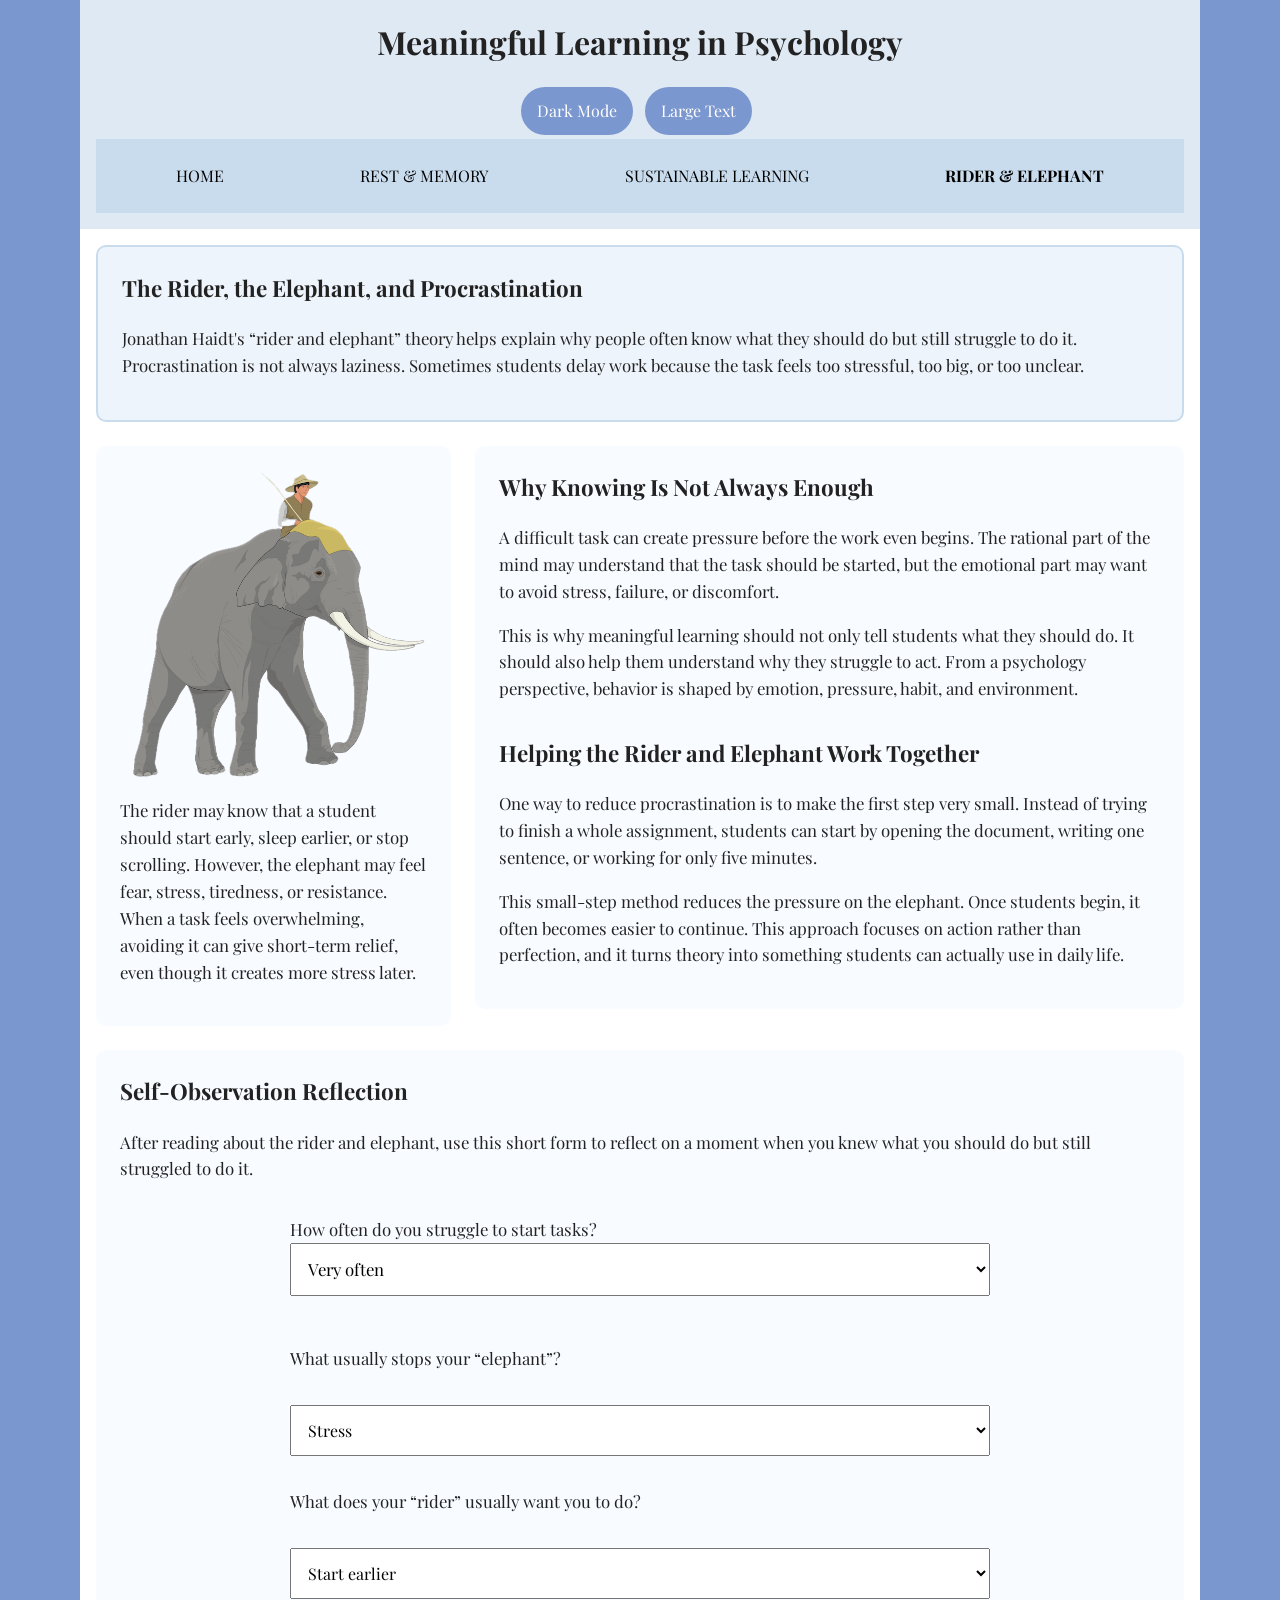
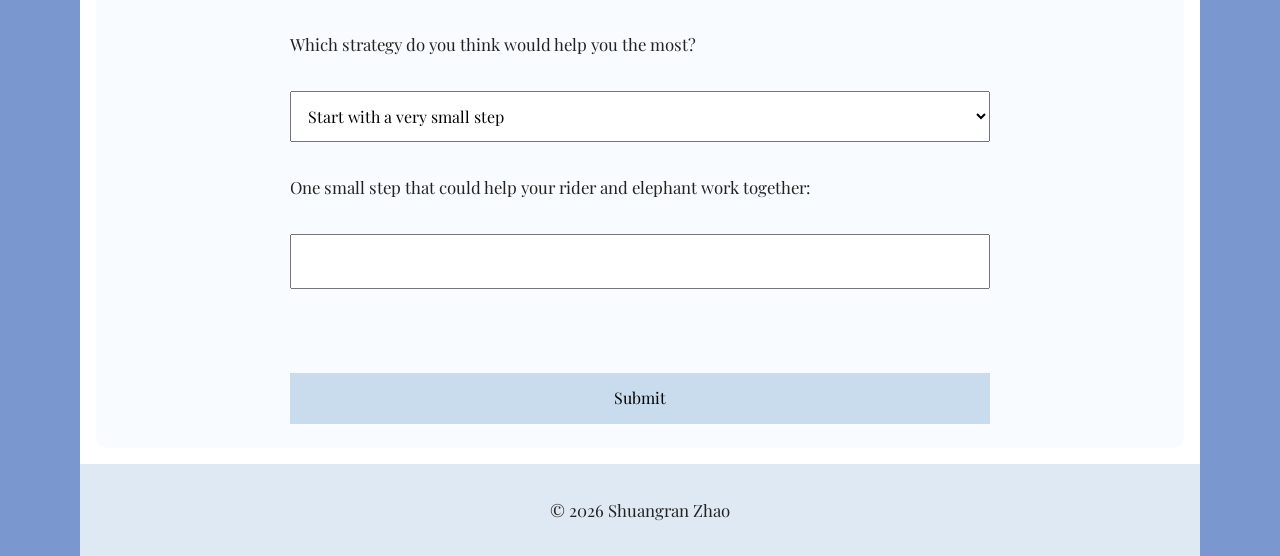
==== rider-elephant.html @ 53f5ca88 "Add files via upload" ====
<!DOCTYPE html>
<html lang="en">
<head>
  <meta charset="UTF-8">
  <meta name="viewport" content="width=device-width, initial-scale=1.0">
  <title>Meaningful Learning in Psychology</title>
  <link rel="stylesheet" href="style.css">
</head>

<body class="light-mode">

<div id="container">

<header>
  <h1>Meaningful Learning in Psychology</h1>

  <button id="color-mode-button" class="color-mode-button">

    <span id="color-mode-label">Dark Mode</span>

  </button>

  <button id="text-size-button" class="interactive-btn">

    <span id="text-size-label">Large Text</span>

  </button>

  <nav>
    <a href="index.html">Home</a>
    <a href="rest-memory.html">Rest & Memory</a>
    <a href="sustainable-learning.html">Sustainable Learning</a>
    <a href="rider-elephant.html" class="selected">Rider & Elephant</a>
  </nav>
</header>

<main>

  <section>
    <h2>The Rider, the Elephant, and Procrastination</h2>
    <p>
      Jonathan Haidt's “rider and elephant” theory helps explain why people often know what they
      should do but still struggle to do it. Procrastination is not always laziness. Sometimes
      students delay work because the task feels too stressful, too big, or too unclear.
    </p>
  </section>

  <section>
    <img
      src="images/rider and elephant.jpg"
      srcset="images/rider and elephant-2x.jpg 2x"
      width="600"
      height="608"
      alt="Student procrastinating with a phone">

    <p>
      The rider may know that a student should start early, sleep earlier, or stop scrolling.
      However, the elephant may feel fear, stress, tiredness, or resistance. When a task feels
      overwhelming, avoiding it can give short-term relief, even though it creates more stress later.
    </p>
  </section>

  <section class="content-card">
    <h2>Why Knowing Is Not Always Enough</h2>
    <p>
      A difficult task can create pressure before the work even begins. The rational part of the mind
      may understand that the task should be started, but the emotional part may want to avoid stress,
      failure, or discomfort.
    </p>
    
    <p>
      This is why meaningful learning should not only tell students what they should do. It should also
      help them understand why they struggle to act. From a psychology perspective, behavior is shaped
      by emotion, pressure, habit, and environment.
    </p>
  
    <h2>Helping the Rider and Elephant Work Together</h2>
    <p>
      One way to reduce procrastination is to make the first step very small. Instead of trying to
      finish a whole assignment, students can start by opening the document, writing one sentence,
      or working for only five minutes.
    </p>

    <p>
      This small-step method reduces the pressure on the elephant. Once students begin, it often
      becomes easier to continue. This approach focuses on action rather than perfection, and it turns
      theory into something students can actually use in daily life.
    </p>
  </section>

  <section class="form-box">
    <h2>Self-Observation Reflection</h2>
    <p>
      After reading about the rider and elephant, use this short form to reflect on a moment when
      you knew what you should do but still struggled to do it.
    </p>

  <form action="https://formspree.io/f/xlgzpwgn" method="POST">

    <!-- Q1 -->
    <p>
      <label for="procrastination-level">How often do you struggle to start tasks?</label>
    <select id="procrastination-level" name="procrastination_level">
      <option value="very_often">Very often</option>
      <option value="often">Often</option>
      <option value="sometimes">Sometimes</option>
      <option value="rarely">Rarely</option>
      <option value="never">Never</option>
    </select>

    <!-- Q2 -->
    <p>
      <label for="main-challenge">What usually stops your “elephant”?</label>
    </p>
    <select id="main-challenge" name="main_challenge">
      <option value="stress">Stress</option>
      <option value="fear">Fear of failure</option>
      <option value="tiredness">Tiredness</option>
      <option value="unclear">The task feels too unclear</option>
    </select>

    <!-- Q3 -->
    <p>
      <label for="rider-goal">What does your “rider” usually want you to do?</label>
    </p>
    <select id="rider-goal" name="rider-goal">
      <option value="start_early">Start earlier</option>
      <option value="sleep_earlier">Sleep earlier</option>
      <option value="focus">Stay focused</option>
      <option value="stop_scrolling">Stop scrolling</option>
      <option value="ask_help">Ask for help</option>
    </select>

    <!-- Q4 -->
    <p>
      <label for="strategy">Which strategy do you think would help you the most?</label>
    </p>
    <select id="strategy" name="strategy">
      <option value="small_steps">Start with a very small step</option>
      <option value="break">Take a short break first</option>
      <option value="environment">Change the environment</option>
      <option value="support">Ask someone for support</option>
    </select>

    <!-- Optional short answer -->
    <p>
      <label for="goal">One small step that could help your rider and elephant work together:</label>
    </p>
    <input type="text" id="goal" name="goal">

    <br><br>

    <button type="submit">Submit</button>
  </form>
  </section>

</main>

<footer>
  <p>© 2026 Shuangran Zhao</p>
</footer>

</div>

<script src="script.js"></script>

</body>
</html>
---- style.css ----
@font-face {
  font-family: "Playfair";
  src: url("./fonts/PlayfairDisplay-VariableFont_wght.ttf");
}

* {
  box-sizing: border-box;
}

body {
  margin: 0;
  background-color: #7b97cf;
  color: #222;
  min-height: 100vh;
  font-family: Playfair, Georgia, serif;
  font-size: 16px;
  line-height: 1.6;
}

#container {
  width: 92%;
  max-width: 70em;
  min-height: 100vh;
  margin: 0 auto;
  display: flex;
  flex-direction: column;
}

header,
nav,
footer {
  padding: 1em;
}

header {
  background-color: #dfe9f3;
  text-align: center;
}

header h1 {
  margin: 0 0 0.5em 0;
  font-size: 2em;
}

nav {
  display: flex;
  flex-direction: column;
  gap: 0.5em;
  background-color: #c9dced;
  text-align: center;
}

nav a {
  padding: 0.5em;
}

main {
  display: grid;
  grid-template-columns: 1fr;
  gap: 1.5em;
  padding: 1em;
  background-color: white;
  flex: 1;
}

section {
  background-color: #f8fbff;
  padding: 1.5em;
  border-radius: 10px;
}

section:first-child {
  grid-column: 1 / -1;
  background-color: #eef4fb;
  border: 2px solid #c9dced;
}

h1,
h2,
h3,
p,
nav {
  font-family: Playfair, Georgia, serif;
}

h2 {
  margin-top: 0;
  font-size: 1.4em;
}

h3 {
  font-size: 1.2em;
  margin-bottom: 0.3em;
}

p {
  font-size: 1.05em;
  line-height: 1.6;
}

img {
  display: block;
  width: 100%;
  max-width: 100%;
  height: auto;
  border-radius: 8px;
}

a:link,
a:visited {
  color: black;
  text-decoration: none;
  text-transform: uppercase;
}

h1 > a:link,
h1 > a:visited {
  text-transform: none;
}

a:hover {
  background-color: #b8c6db;
}

a:active {
  background-color: #9fb3c8;
}

.selected {
  font-weight: bold;
  text-decoration: underline;
}

footer {
  background-color: #dfe9f3;
  text-align: center;
}

/* Form styles */
form {
  display: grid;
  gap: 1em;
}

label {
  display: flex;
  align-items: center;
  gap: 0.5em;
}

input[type="text"],
input[type="email"],
select,
textarea,
button {
  width: 100%;
  padding: 0.8em;
  box-sizing: border-box;
  font: inherit;
}

input[type="radio"],
input[type="checkbox"] {
  width: auto;
  margin-right: 0.5em;
}

button {
  background-color: #c9dced;
  border: none;
  cursor: pointer;
}

button:hover {
  background-color: #b8c6db;
}

audio {
  width: 100%;
  margin-top: 1em;
}

/* JavaScript interaction area */
.interactive-panel {
  grid-column: 1 / -1;
  padding: 1.25em;
  background-color: #eef4fb;
  border: 2px solid #c9dced;
  border-radius: 12px;
}

.interactive-btn,
.color-mode-button {
  width: auto;
  padding: 0.7em 1em;
  margin: 0.25em 0.5em 0.25em 0;
  border: none;
  border-radius: 999px;
  cursor: pointer;
  background-color: #7b97cf;
  color: white;
}

.color-mode-button {
  display: inline-flex;
  align-items: center;
  gap: 0.5em;
}

.color-mode-button img {
  width: 24px;
  height: 24px;
}

/* Dark mode */
body.light-mode {
  background-color: #7b97cf;
  color: #222;
}

body.dark-mode {
  background-color: #111827;
  color: #f4f4f4;
}

.large-text {
  font-size: 1.15em;
}

body.dark-mode header,
body.dark-mode footer {
  background-color: #1f2937;
}

body.dark-mode nav {
  background-color: #374151;
}

body.dark-mode main {
  background-color: #111827;
}

body.dark-mode section {
  background-color: #1f2937;
  border-color: #4b5563;
}

body.dark-mode .interactive-panel {
  background-color: #1f2937;
  border-color: #4b5563;
}

body.dark-mode a:link,
body.dark-mode a:visited {
  color: #f4f4f4;
}


/* Tablet and desktop */
@media (min-width: 700px) {
  nav {
    flex-direction: row;
    justify-content: space-around;
  }

  main {
    grid-template-columns: 1fr 2fr;
    align-items: start;
  }

  main section:first-child {
    grid-column: 1 / -1;
  }
}

@media (min-width: 1000px) {
  #container {
    width: 90%;
    max-width: 70em;
  }

  main {
    grid-template-columns: minmax(250px, 1fr) 2fr;
  }
}

.visual-card {
  grid-column: 1;
}

.content-card {
  grid-column: 2;
}

.content-card h2:not(:first-child) {
  margin-top: 1.5em;
}

@media (max-width: 699px) {
  .visual-card,
  .content-card {
    grid-column: 1;
  }
}

.media-box {
  grid-column: 1 / -1;
}

.media-box h3 {
  margin-top: 1em;
}

audio {
  width: 100%;
  margin-top: 0.5em;
}

.form-box {
  grid-column: 1 / -1;
}

.form-box form {
  max-width: 700px;
  margin: 0 auto;
}

select,
input[type="text"],
textarea,
button {
  width: 100%;
  padding: 0.8em;
  box-sizing: border-box;
  font: inherit;
}
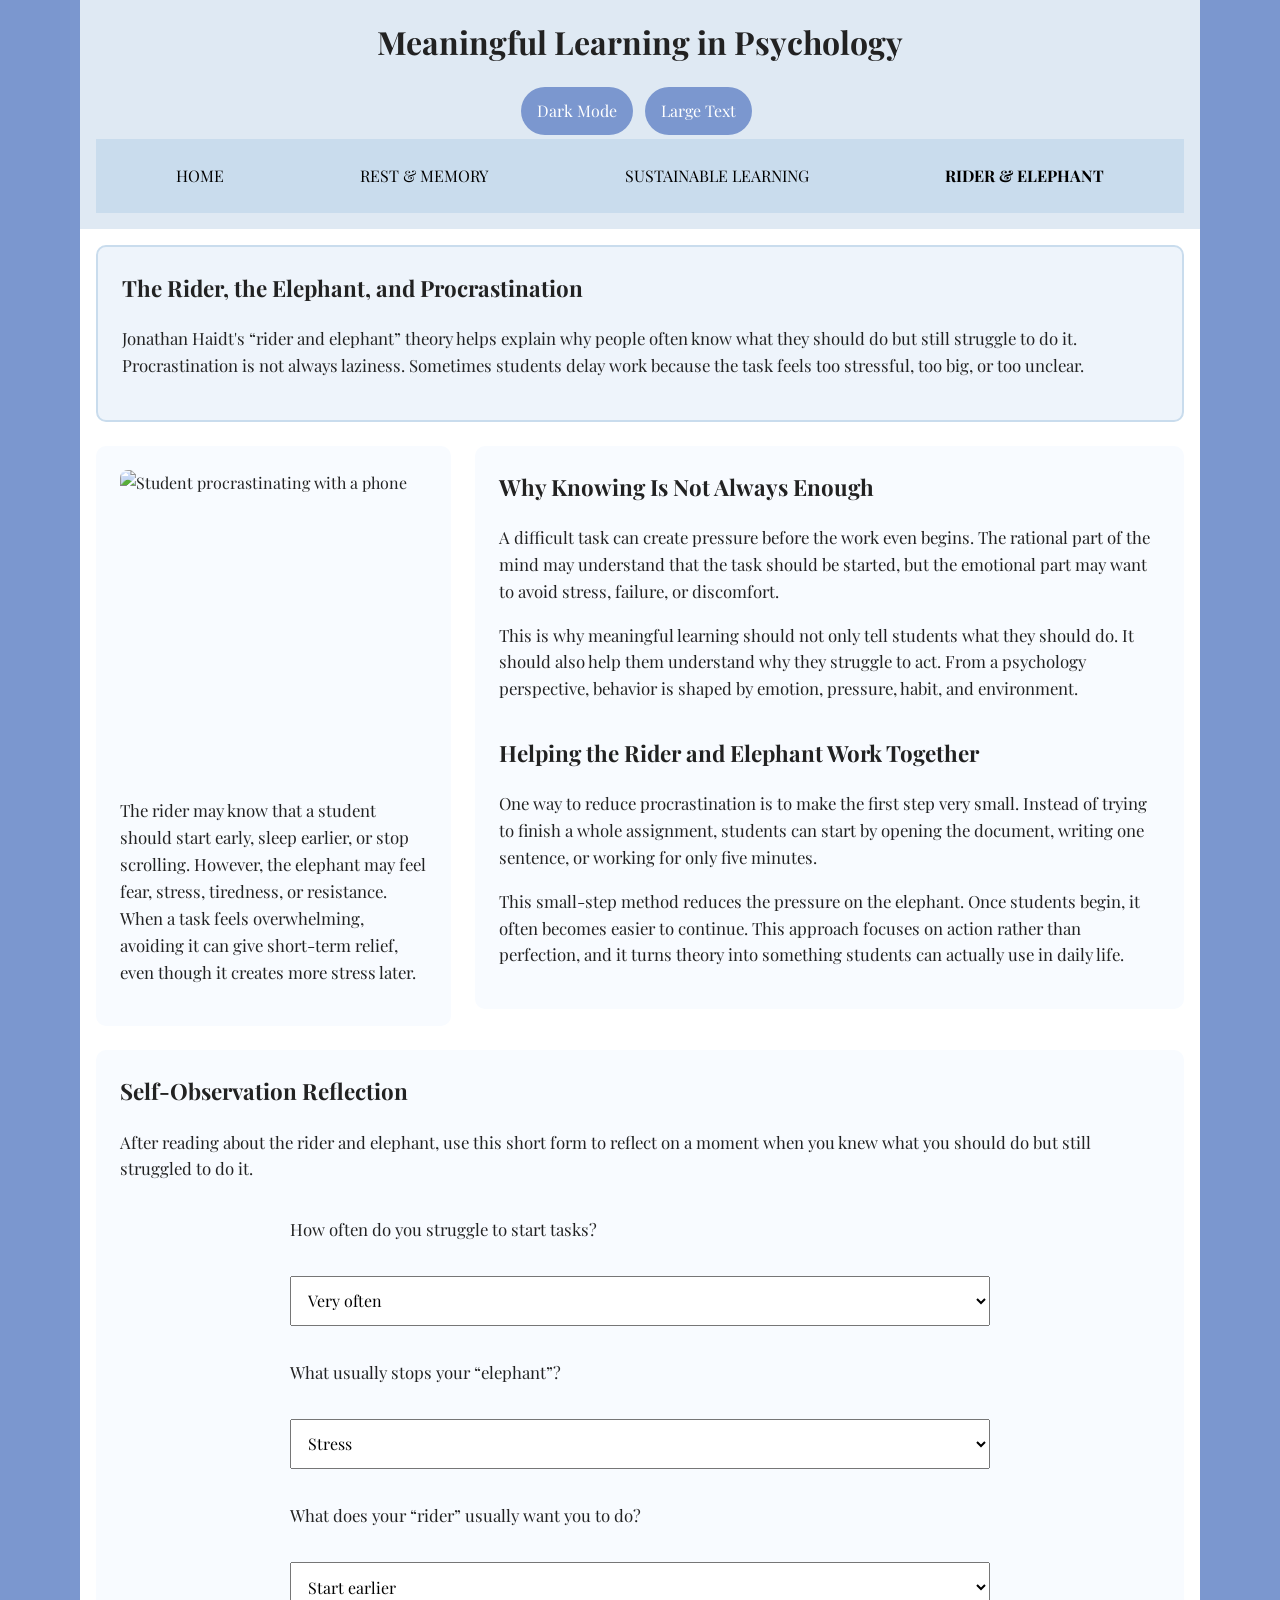
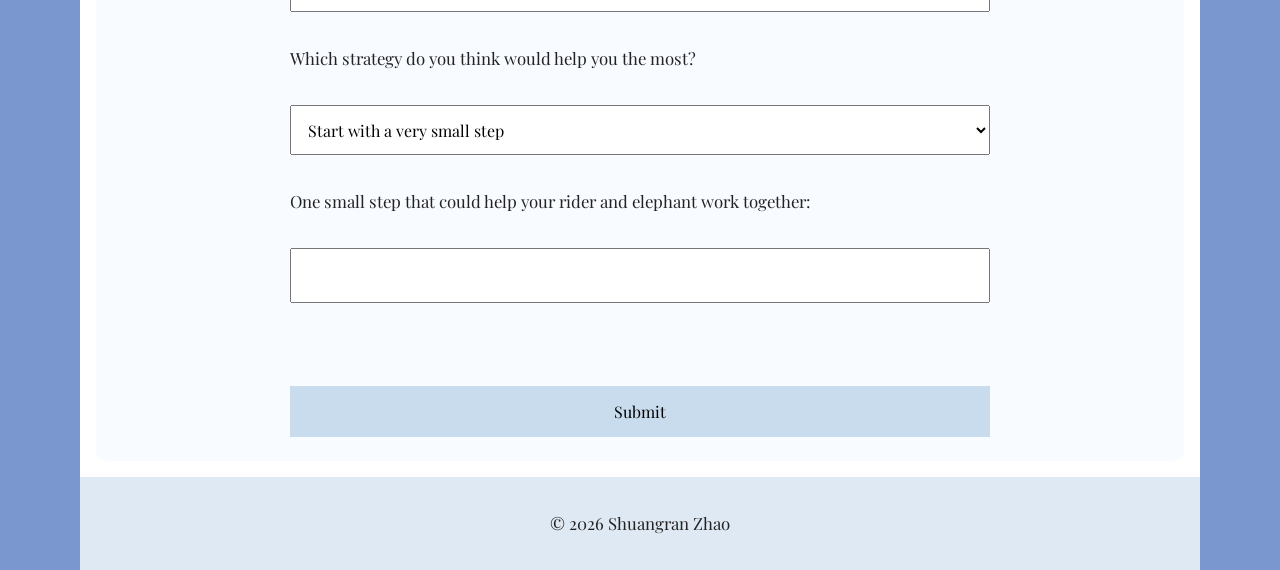
==== commit c2fc5d75: "Add files via upload" ====
--- a/rider-elephant.html
+++ b/rider-elephant.html
@@ -47,8 +47,8 @@
 
   <section>
     <img
-      src="images/rider and elephant.jpg"
-      srcset="images/rider and elephant-2x.jpg 2x"
+      src="images/rider-and-elephant.jpg"
+      srcset="images/rider-and-elephant-2x.jpg 2x"
       width="600"
       height="608"
       alt="Student procrastinating with a phone">
@@ -100,6 +100,7 @@
     <!-- Q1 -->
     <p>
       <label for="procrastination-level">How often do you struggle to start tasks?</label>
+    </p>
     <select id="procrastination-level" name="procrastination_level">
       <option value="very_often">Very often</option>
       <option value="often">Often</option>
